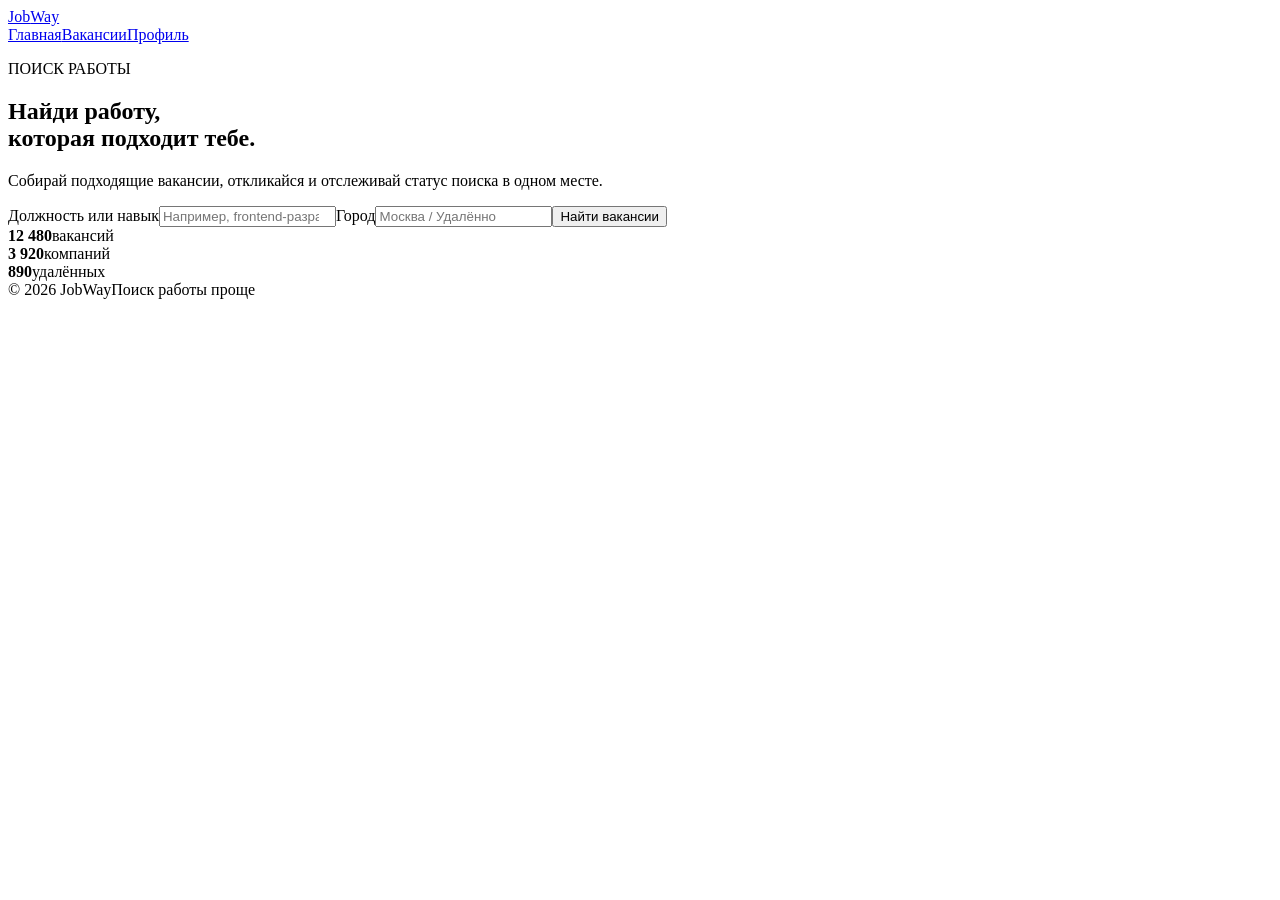
==== index.html @ 71eff5aa "Add files via upload" ====
<!-- ================= index.min.html ================= -->
<!doctype html><html lang="ru"><head><meta charset="utf-8"><meta name="viewport" content="width=device-width,initial-scale=1.0"><meta name="description" content="JobWay — мобильное приложение для поиска работы и управления откликами"><title>JobWay — поиск работы</title><link rel="stylesheet" href="css/style.min.css"></head><body><header class="topbar"><a class="logo" href="index.html" aria-label="JobWay">Job<span>Way</span></a><nav class="nav" aria-label="Основная навигация"><a class="nav__link nav__link--active" href="index.html">Главная</a><a class="nav__link" href="vacancies.html">Вакансии</a><a class="nav__link" href="profile.html">Профиль</a></nav></header><main><section class="screen hero"><div class="hero__content"><p class="eyebrow">ПОИСК РАБОТЫ</p><h1>Найди работу,<br><span>которая подходит тебе.</span></h1><p class="hero__text">Собирай подходящие вакансии, откликайся и отслеживай статус поиска в одном месте.</p><form class="search" action="vacancies.html" method="get"><label class="field"><span>Должность или навык</span><input name="q" type="search" placeholder="Например, frontend-разработчик"></label><label class="field"><span>Город</span><input name="city" type="text" placeholder="Москва / Удалённо"></label><button class="button button--primary" type="submit">Найти вакансии</button></form></div><div class="stats" aria-label="Статистика"><div><strong>12 480</strong><span>вакансий</span></div><div><strong>3 920</strong><span>компаний</span></div><div><strong>890</strong><span>удалённых</span></div></div></section></main><footer class="footer"><span>© 2026 JobWay</span><span>Поиск работы проще</span></footer></body></html>
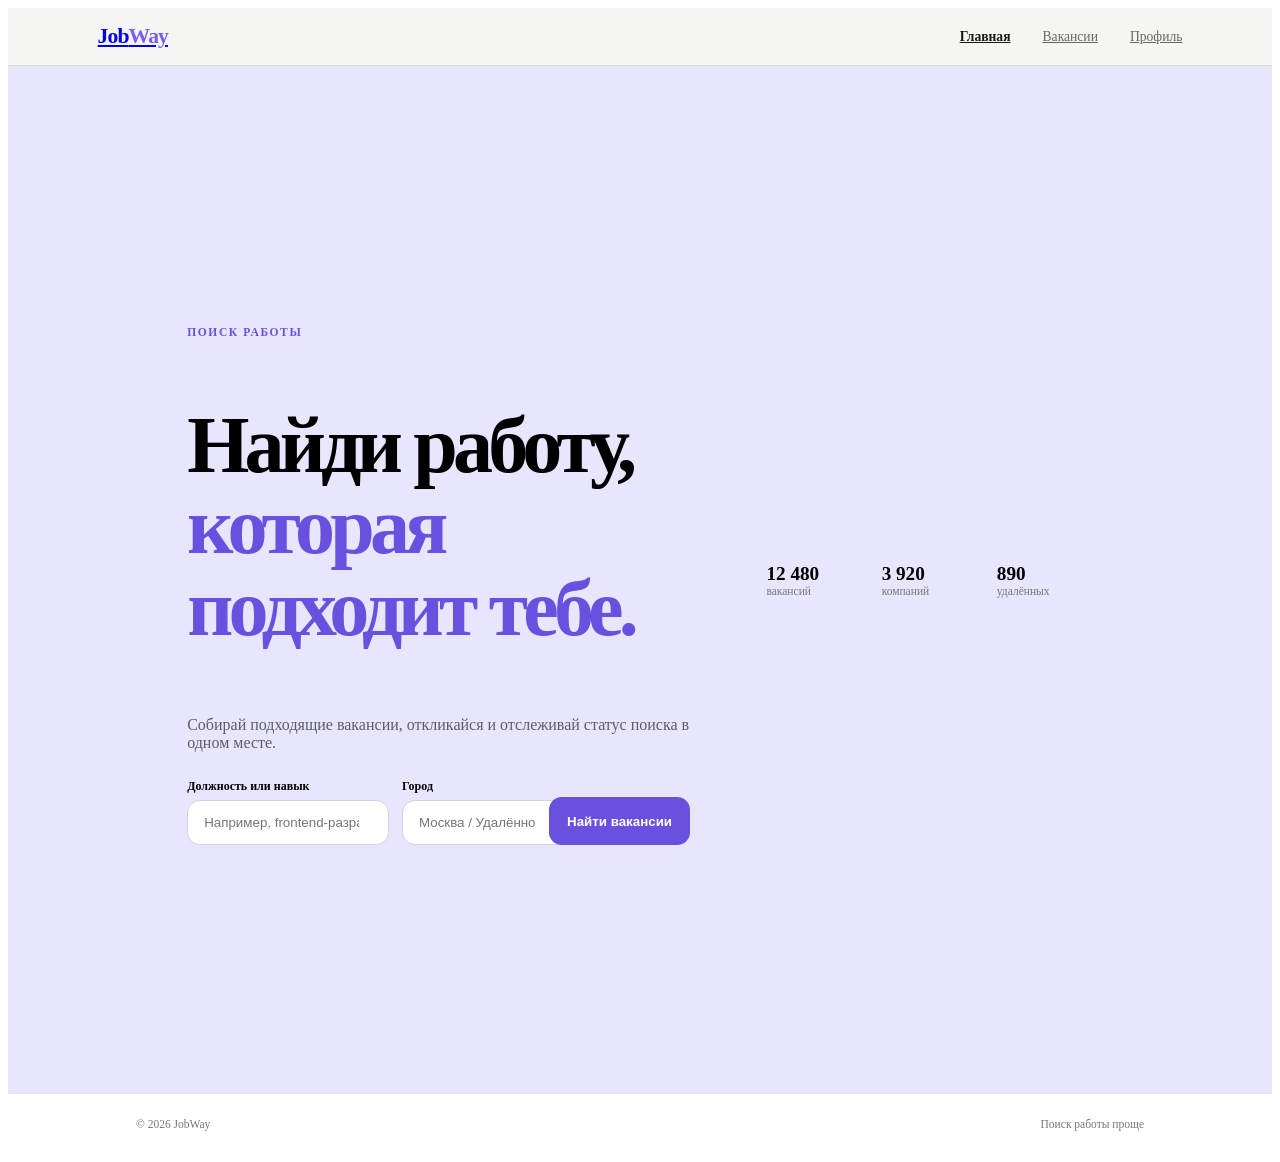
==== commit 8ccadfcb: "Update index.html" ====
--- a/index.html
+++ b/index.html
@@ -1,2 +1,2 @@
 <!-- ================= index.min.html ================= -->
-<!doctype html><html lang="ru"><head><meta charset="utf-8"><meta name="viewport" content="width=device-width,initial-scale=1.0"><meta name="description" content="JobWay — мобильное приложение для поиска работы и управления откликами"><title>JobWay — поиск работы</title><link rel="stylesheet" href="css/style.min.css"></head><body><header class="topbar"><a class="logo" href="index.html" aria-label="JobWay">Job<span>Way</span></a><nav class="nav" aria-label="Основная навигация"><a class="nav__link nav__link--active" href="index.html">Главная</a><a class="nav__link" href="vacancies.html">Вакансии</a><a class="nav__link" href="profile.html">Профиль</a></nav></header><main><section class="screen hero"><div class="hero__content"><p class="eyebrow">ПОИСК РАБОТЫ</p><h1>Найди работу,<br><span>которая подходит тебе.</span></h1><p class="hero__text">Собирай подходящие вакансии, откликайся и отслеживай статус поиска в одном месте.</p><form class="search" action="vacancies.html" method="get"><label class="field"><span>Должность или навык</span><input name="q" type="search" placeholder="Например, frontend-разработчик"></label><label class="field"><span>Город</span><input name="city" type="text" placeholder="Москва / Удалённо"></label><button class="button button--primary" type="submit">Найти вакансии</button></form></div><div class="stats" aria-label="Статистика"><div><strong>12 480</strong><span>вакансий</span></div><div><strong>3 920</strong><span>компаний</span></div><div><strong>890</strong><span>удалённых</span></div></div></section></main><footer class="footer"><span>© 2026 JobWay</span><span>Поиск работы проще</span></footer></body></html>+<!doctype html><html lang="ru"><head><meta charset="utf-8"><meta name="viewport" content="width=device-width,initial-scale=1.0"><meta name="description" content="JobWay — мобильное приложение для поиска работы и управления откликами"><title>JobWay — поиск работы</title><link rel="stylesheet" href="style.min.css"></head><body><header class="topbar"><a class="logo" href="index.html" aria-label="JobWay">Job<span>Way</span></a><nav class="nav" aria-label="Основная навигация"><a class="nav__link nav__link--active" href="index.html">Главная</a><a class="nav__link" href="vacancies.html">Вакансии</a><a class="nav__link" href="profile.html">Профиль</a></nav></header><main><section class="screen hero"><div class="hero__content"><p class="eyebrow">ПОИСК РАБОТЫ</p><h1>Найди работу,<br><span>которая подходит тебе.</span></h1><p class="hero__text">Собирай подходящие вакансии, откликайся и отслеживай статус поиска в одном месте.</p><form class="search" action="vacancies.html" method="get"><label class="field"><span>Должность или навык</span><input name="q" type="search" placeholder="Например, frontend-разработчик"></label><label class="field"><span>Город</span><input name="city" type="text" placeholder="Москва / Удалённо"></label><button class="button button--primary" type="submit">Найти вакансии</button></form></div><div class="stats" aria-label="Статистика"><div><strong>12 480</strong><span>вакансий</span></div><div><strong>3 920</strong><span>компаний</span></div><div><strong>890</strong><span>удалённых</span></div></div></section></main><footer class="footer"><span>© 2026 JobWay</span><span>Поиск работы проще</span></footer></body></html>
--- a/style.min.css
+++ b/style.min.css
@@ -0,0 +1,496 @@
+body {
+    overflow-x: hidden;
+  }
+    .topbar {
+    display: flex;
+    align-items: center;
+    justify-content: space-between;
+    padding: 1rem 5vw;
+    background: #f5f6f2;
+    position: sticky;
+    top: 0;
+    z-index: 5;
+    border-bottom: 1px solid #ddd;
+  }
+  
+  .logo {
+    font-size: 1.35rem;
+    font-weight: 800;
+    letter-spacing: -.04em;
+  }
+  
+  .logo span {
+    color: #7c5cff;
+  }
+  
+  .nav {
+    display: none;
+  }
+  
+  .menu {
+    border: 0;
+    background: transparent;
+    font-size: 1.35rem;
+  }
+  
+  /* ===== Общие секции ===== */
+  .screen {
+    padding: 3.5rem 6vw;
+    scroll-margin-top: 4rem;
+  }
+  
+  /* ===== Hero ===== */
+  .hero {
+    background: #e8e6ff;
+    min-height: calc(100vh - 4rem);
+    display: flex;
+    flex-direction: column;
+    justify-content: center;
+  }
+  
+  .eyebrow {
+    font-size: .72rem;
+    font-weight: 800;
+    letter-spacing: .14em;
+    color: #6950df;
+    margin-bottom: .7rem;
+  }
+  
+  .hero h1 {
+    font-size: clamp(2.2rem, 10vw, 4.8rem);
+    line-height: 1.02;
+    letter-spacing: -.06em;
+    max-width: 12em;
+  }
+  
+  .hero h1 span {
+    color: #6950df;
+  }
+  
+  .hero__text {
+    max-width: 38rem;
+    margin: 1.2rem 0 1.7rem;
+    color: #5c5d65;
+  }
+  
+  /* ===== Форма поиска ===== */
+  .search {
+    display: flex;
+    flex-direction: column;
+    gap: .8rem;
+    max-width: 42rem;
+  }
+  
+  .field {
+    display: flex;
+    flex-direction: column;
+    gap: .35rem;
+    font-size: .75rem;
+    font-weight: 700;
+  }
+  
+  .field input {
+    width: 100%;
+    padding: .9rem 1rem;
+    border: 1px solid #d3d1de;
+    border-radius: .8rem;
+    background: #fff;
+    outline: none;
+  }
+  
+  .field input:focus {
+    border-color: #6950df;
+  }
+  
+  /* ===== Кнопки ===== */
+  .button {
+    border: 0;
+    border-radius: .8rem;
+    padding: .9rem 1.1rem;
+    font-weight: 800;
+    transition: transform .2s;
+  }
+  
+  .button:active {
+    transform: scale(.98);
+  }
+  
+  .button--primary {
+    background: #6950df;
+    color: #fff;
+  }
+  
+  .button--dark {
+    background: #171914;
+    color: #fff;
+    width: 100%;
+    margin-top: 1rem;
+  }
+  
+  /* ===== Статистика ===== */
+  .stats {
+    display: flex;
+    gap: 1.2rem;
+    margin-top: 3rem;
+  }
+  
+  .stats div {
+    display: flex;
+    flex-direction: column;
+  }
+  
+  .stats strong {
+    font-size: 1.2rem;
+  }
+  
+  .stats span {
+    font-size: .72rem;
+    color: #777;
+  }
+  
+  /* ===== Заголовок секций ===== */
+  .section-head {
+    display: flex;
+    align-items: end;
+    justify-content: space-between;
+    gap: 1rem;
+    margin-bottom: 1.3rem;
+  }
+  
+  .section-head h2 {
+    font-size: clamp(1.8rem, 7vw, 3rem);
+    line-height: 1.05;
+    letter-spacing: -.04em;
+  }
+  
+  .filter {
+    border: 1px solid #d6d5cf;
+    background: #fff;
+    border-radius: 999px;
+    padding: .55rem .85rem;
+  }
+  
+  /* ===== Чипы-фильтры ===== */
+  .chips {
+    display: flex;
+    gap: .5rem;
+    overflow: auto;
+    padding-bottom: .8rem;
+    margin-bottom: 1rem;
+  }
+  
+  .chip {
+    white-space: nowrap;
+    border: 1px solid #ddd;
+    background: #fff;
+    border-radius: 999px;
+    padding: .55rem .85rem;
+  }
+  
+  .chip--active {
+    background: #171914;
+    color: #fff;
+  }
+  
+  /* ===== Карточки вакансий ===== */
+  .cards {
+    display: grid;
+    gap: 1rem;
+  }
+  
+  .card {
+    background: #fff;
+    border: 1px solid #e1e1dc;
+    border-radius: 1.1rem;
+    padding: 1.15rem;
+    box-shadow: 0 .5rem 2rem #17191408;
+  }
+  
+  .card__top {
+    display: flex;
+    justify-content: space-between;
+    align-items: center;
+  }
+  
+  .badge {
+    display: inline-block;
+    background: #e8f6df;
+    color: #3e7130;
+    border-radius: 999px;
+    padding: .3rem .55rem;
+    font-size: .68rem;
+    font-weight: 800;
+  }
+  
+  .badge--soft {
+    background: #eeeaff;
+    color: #6651c9;
+  }
+  
+  .save {
+    border: 0;
+    background: transparent;
+    font-size: 1.5rem;
+  }
+  
+  .card h3 {
+    margin-top: 1rem;
+    font-size: 1.2rem;
+  }
+  
+  .company {
+    color: #6c6d72;
+    font-size: .85rem;
+    margin-top: .25rem;
+  }
+  
+  .salary {
+    font-weight: 800;
+    margin-top: .7rem;
+  }
+  
+  .meta {
+    display: flex;
+    flex-wrap: wrap;
+    gap: .4rem;
+    margin-top: .8rem;
+  }
+  
+  .meta span {
+    font-size: .7rem;
+    background: #f1f1ee;
+    border-radius: .45rem;
+    padding: .3rem .5rem;
+  }
+  
+  /* ===== Профиль ===== */
+  .profile {
+    background: #fff;
+  }
+  
+  .profile__grid {
+    display: grid;
+    gap: 1rem;
+  }
+  
+  .resume,
+  .applications {
+    border: 1px solid #e2e2de;
+    border-radius: 1.1rem;
+    padding: 1.2rem;
+    background: #fafaf7;
+  }
+  
+  .resume {
+    display: grid;
+    grid-template-columns: auto 1fr;
+    gap: 1rem;
+    align-items: center;
+  }
+  
+  .avatar {
+    width: 3.2rem;
+    height: 3.2rem;
+    border-radius: 50%;
+    display: grid;
+    place-items: center;
+    background: #e8e6ff;
+    color: #6950df;
+    font-weight: 800;
+  }
+  
+  .resume h3 {
+    font-size: 1.05rem;
+  }
+  
+  .resume p {
+    font-size: .8rem;
+    color: #6c6d72;
+  }
+  
+  .progress {
+    grid-column: 1 / -1;
+    margin-top: .3rem;
+  }
+  
+  .progress__label {
+    display: flex;
+    justify-content: space-between;
+    font-size: .75rem;
+    margin-bottom: .4rem;
+  }
+  
+  .progress__bar {
+    height: .45rem;
+    background: #e1e1dc;
+    border-radius: 99px;
+    overflow: hidden;
+  }
+  
+  .progress__bar i {
+    display: block;
+    width: 80%;
+    height: 100%;
+    background: #6950df;
+  }
+  
+  .resume .button {
+    grid-column: 1 / -1;
+  }
+  
+  /* ===== Заявки ===== */
+  .applications h3 {
+    margin-bottom: .6rem;
+  }
+  
+  .application {
+    display: flex;
+    gap: .7rem;
+    align-items: flex-start;
+    padding: .8rem 0;
+    border-bottom: 1px solid #e6e6e2;
+  }
+  
+  .application:last-child {
+    border-bottom: 0;
+  }
+  
+  .status {
+    width: .55rem;
+    height: .55rem;
+    border-radius: 50%;
+    margin-top: .35rem;
+    flex: none;
+  }
+  
+  .status--yellow {
+    background: #e0ad25;
+  }
+  
+  .status--green {
+    background: #58a64b;
+  }
+  
+  .status--gray {
+    background: #9a9a9a;
+  }
+  
+  .application b {
+    font-size: .82rem;
+    display: block;
+  }
+  
+  .application small {
+    font-size: .7rem;
+    color: #777;
+  }
+  
+  /* ===== Футер ===== */
+  .footer {
+    display: flex;
+    justify-content: space-between;
+    gap: 1rem;
+    padding: 1.5rem 6vw;
+    color: #777;
+    font-size: .72rem;
+  }
+  
+  .toast {
+    position: fixed;
+    left: 50%;
+    bottom: 1.5rem;
+    transform: translate(-50%, 2rem);
+    opacity: 0;
+    background: #171914;
+    color: #fff;
+    padding: .8rem 1rem;
+    border-radius: 999px;
+    font-size: .8rem;
+    transition: .25s;
+    pointer-events: none;
+  }
+  
+  .toast.show {
+    transform: translate(-50%, 0);
+    opacity: 1;
+  }
+  
+  @media (min-width: 48rem) {
+    .topbar {
+      padding: 1rem 7vw;
+    }
+  
+    .nav {
+      display: flex;
+      gap: 2rem;
+    }
+  
+    .nav__link {
+      font-size: .85rem;
+      color: #666;
+    }
+  
+    .nav__link--active {
+      color: #171914;
+      font-weight: 800;
+    }
+  
+    .menu {
+      display: none;
+    }
+  
+    .screen {
+      padding: 6rem 10vw;
+    }
+  
+    .hero {
+      display: grid;
+      grid-template-columns: 1.5fr .8fr;
+      align-items: center;
+      column-gap: 6vw;
+    }
+  
+    .search {
+      display: grid;
+      grid-template-columns: 1.2fr .8fr auto;
+      align-items: end;
+      max-width: none;
+    }
+  
+    .search .button {
+      height: 3rem;
+    }
+  
+    .stats {
+      margin-top: 0;
+      justify-content: flex-end;
+    }
+  
+    .stats div {
+      min-width: 6rem;
+    }
+  
+    .cards {
+      grid-template-columns: repeat(3, 1fr);
+    }
+  
+    .profile__grid {
+      grid-template-columns: 1fr 1fr;
+    }
+  
+    .footer {
+      padding-left: 10vw;
+      padding-right: 10vw;
+    }
+  }
+  
+  @media (min-width: 75rem) {
+    .screen {
+      padding-left: 14vw;
+      padding-right: 14vw;
+    }
+  
+    .hero h1 {
+      font-size: 5rem;
+    }
+  }
